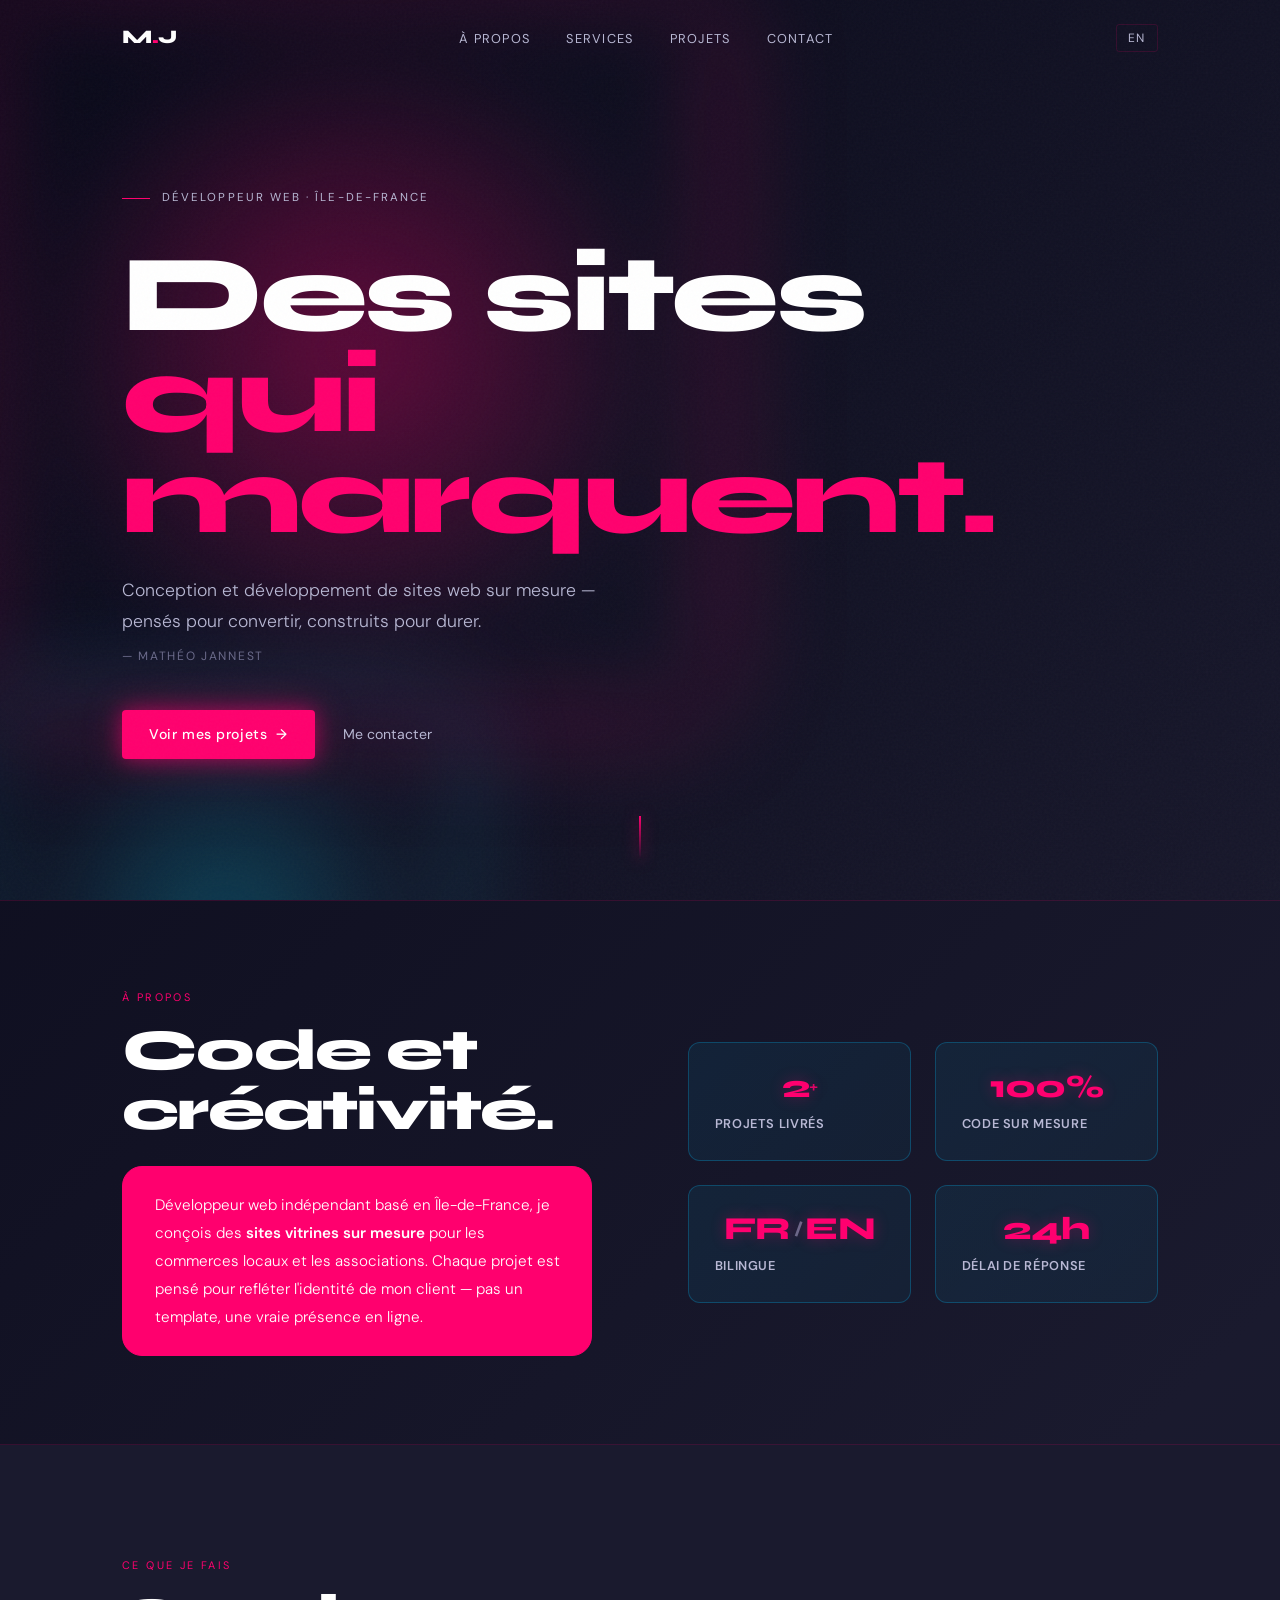
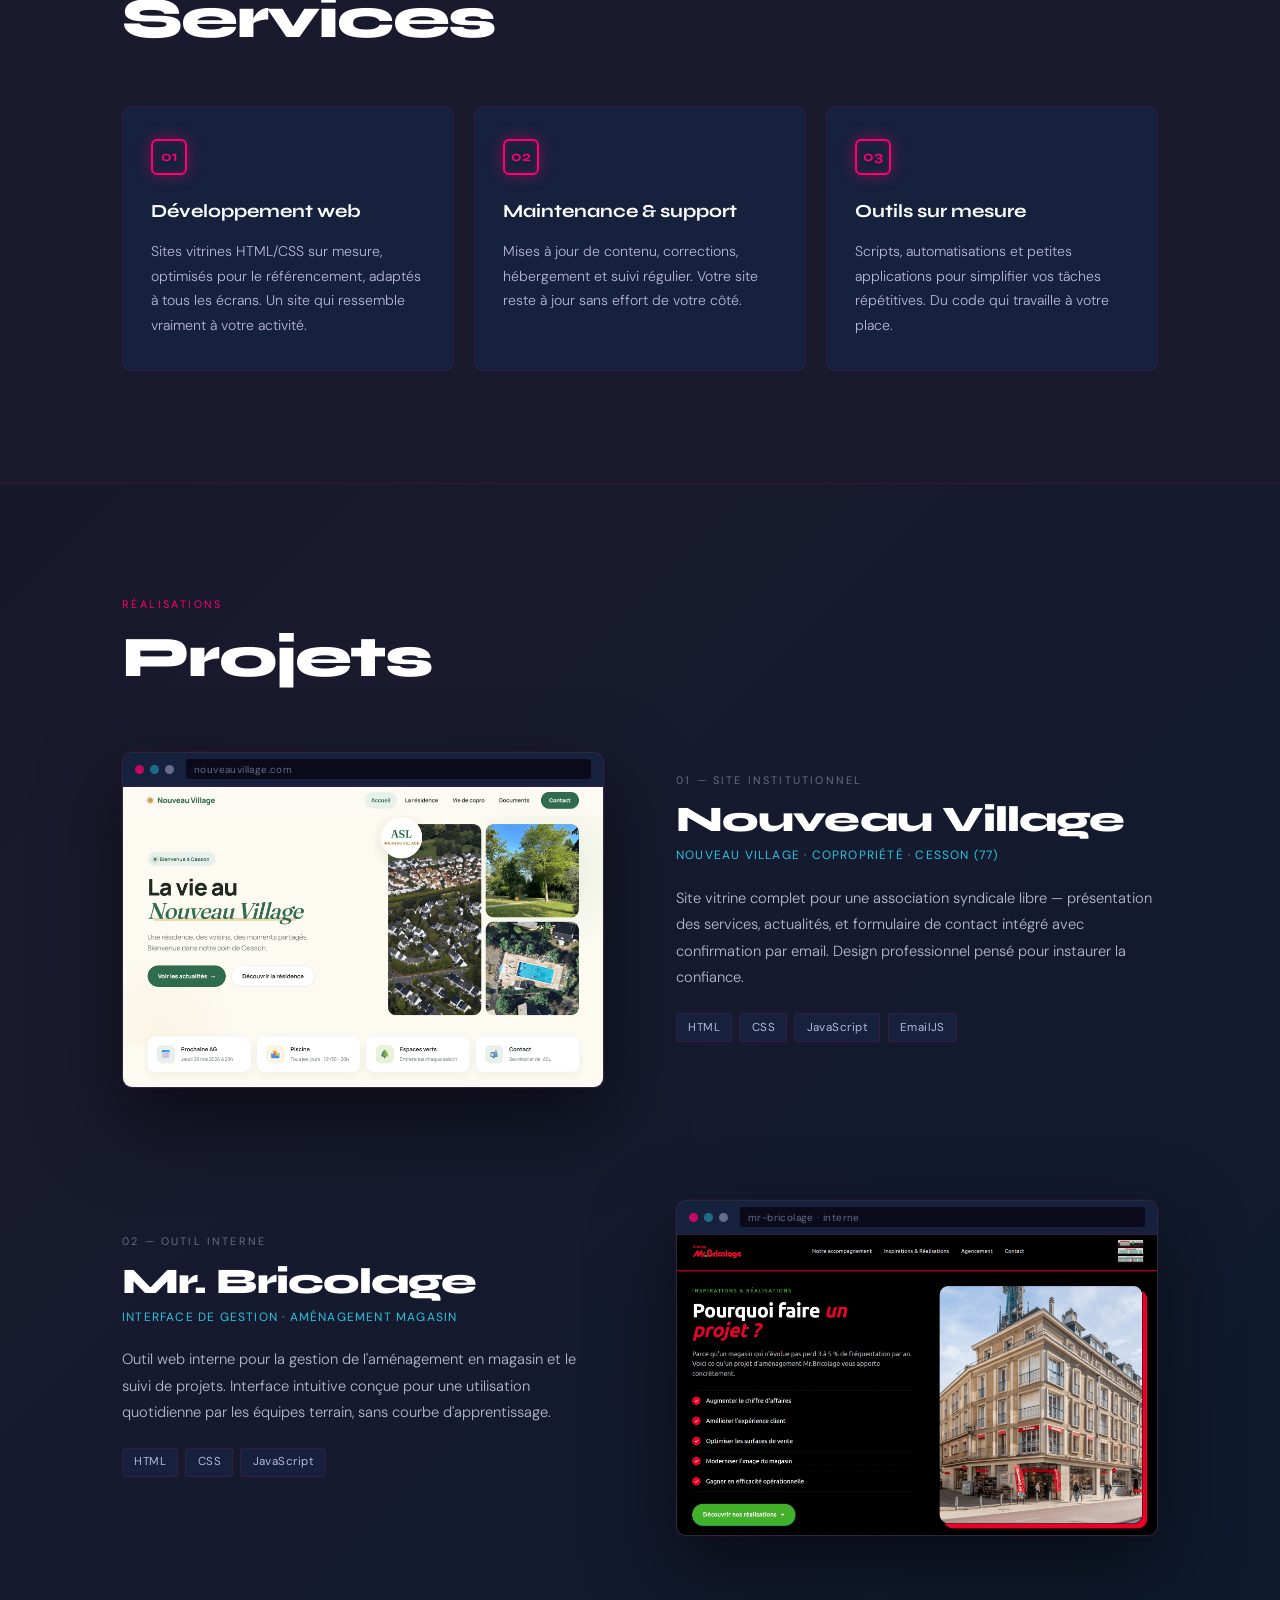
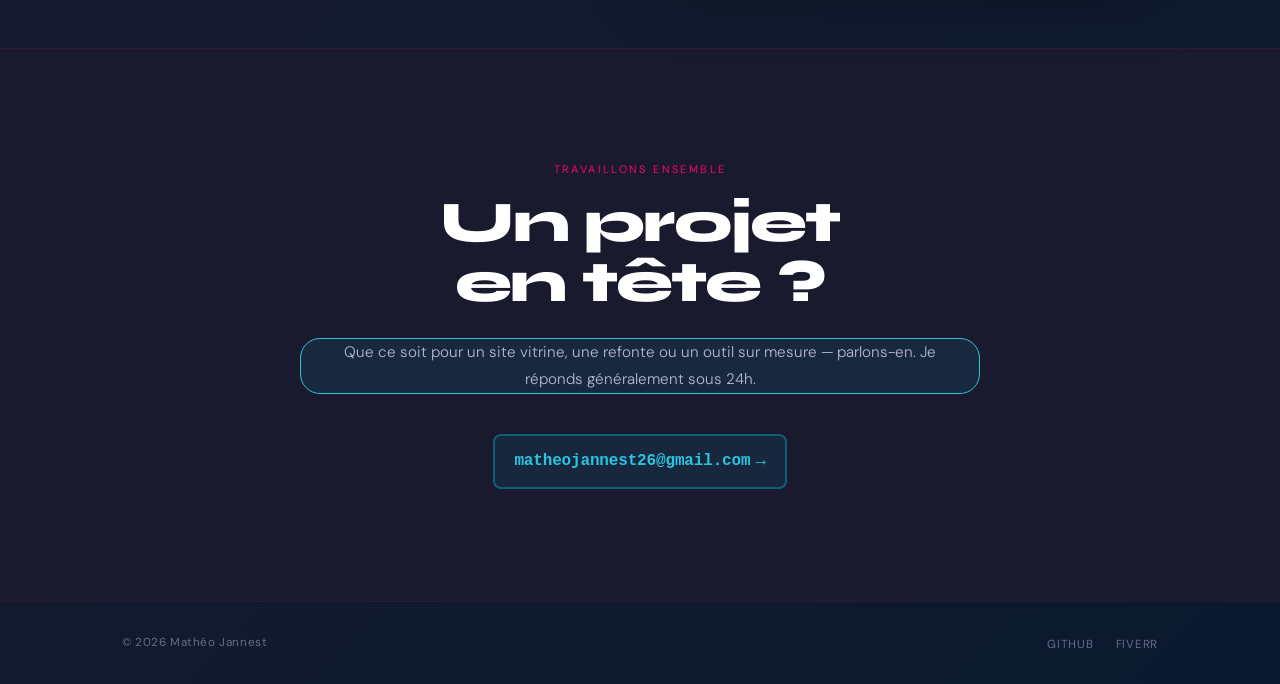
==== index - Copie.html @ b6875652 "AAA" ====
<!DOCTYPE html>
<html lang="fr" data-lang="fr">
<head>
  <meta charset="UTF-8">
  <meta name="viewport" content="width=device-width, initial-scale=1.0">
  <meta name="description" content="Mathéo Jannest — Développeur web indépendant. Sites vitrines, maintenance et outils sur mesure en Île-de-France.">
  <title>Mathéo Jannest — Développeur Web</title>
  <link rel="preconnect" href="https://fonts.googleapis.com">
  <link rel="preconnect" href="https://fonts.gstatic.com" crossorigin>
  <link rel="preload" href="https://fonts.googleapis.com/css2?family=Syne:wght@800&display=swap" as="style">
  <link rel="preload" href="https://fonts.googleapis.com/css2?family=DM+Sans:wght@300&display=swap" as="style">
  <link href="https://fonts.googleapis.com/css2?family=Syne:wght@400;500;700;800&family=DM+Sans:ital,opsz,wght@0,9..40,300;0,9..40,400;0,9..40,500;1,9..40,300&display=swap" rel="stylesheet">
  <link rel="stylesheet" href="style.css?v=final-2025-06-08">
  <link href="https://fonts.googleapis.com/css2?family=VT323&display=swap" rel="stylesheet">
</head>
<body>

<!-- NAV -->
<nav id="nav">
  <div class="container">
    <div class="nav-inner">
      <a href="#" class="nav-logo">M<span>.</span>J</a>
      <ul class="nav-links">
        <li><a href="#about"    data-i18n="nav_about">À propos</a></li>
        <li><a href="#services" data-i18n="nav_services">Services</a></li>
        <li><a href="#projects" data-i18n="nav_projects">Projets</a></li>
        <li><a href="#contact"  data-i18n="nav_contact">Contact</a></li>
      </ul>
      <button class="lang-btn" id="langBtn">EN</button>
    </div>
  </div>
</nav>

<!-- HERO -->
<section id="hero">
  <div class="blob-wrap" aria-hidden="true">
    <div class="blob blob-1"></div>
    <div class="blob blob-2"></div>
    <div class="blob blob-3"></div>
  </div>
  <div class="container" style="position:relative;z-index:1;">
    <div class="hero-eyebrow">
      <span data-i18n="hero_label">Développeur Web · Île-de-France</span>
    </div>
    <h1 class="hero-title">
      <span data-i18n="hero_t1">Des sites</span><br>
      <em data-i18n="hero_t2">qui marquent.</em>
    </h1>
    <p class="hero-body" data-i18n="hero_sub">Conception et développement de sites web sur mesure — pensés pour convertir, construits pour durer.</p>
    <p class="hero-name-line">— Mathéo Jannest</p>
    <div class="hero-actions">
      <a href="#projects" class="btn-fill">
        <span data-i18n="hero_cta">Voir mes projets</span>
        <span class="arr">→</span>
      </a>
      <a href="#contact" class="btn-ghost" data-i18n="hero_cta2">Me contacter</a>
    </div>
  </div>
  <div class="scroll-indicator" aria-hidden="true">
    <div class="scroll-line"></div>
  </div>
</section>

<hr class="div">

<!-- ABOUT -->
<section id="about">
  <div class="container">
    <div class="about-grid">
      <div>
        <p class="s-label" data-i18n="about_label">À propos</p>
        <h2 class="s-title reveal" data-i18n="about_title">Code et<br>créativité.</h2>
        <p class="about-text reveal d1" data-i18n="about_text">
          Développeur web indépendant basé en Île-de-France, je conçois des <strong>sites vitrines sur mesure</strong> pour les commerces locaux et les associations. Chaque projet est pensé pour refléter l'identité de mon client — pas un template, une vraie présence en ligne.
        </p>
      </div>
      <div class="about-stats">
  <div class="stat ">
    <div class="stat-n">2<sub>+</sub></div>
    <div class="stat-l" data-i18n="stat1">Projets livrés</div>
  </div>
  <div class="stat">
    <div class="stat-n">100%</div>
    <div class="stat-l" data-i18n="stat2">Code sur mesure</div>
  </div>
  <div class="stat">
  <div class="stat-n">FR<span style="color:var(--text-3);font-size:1rem;margin:0 0.2rem;">/</span>EN</div>
    <div class="stat-l" data-i18n="stat3">Bilingue</div>
  </div>
  <div class="stat">
    <div class="stat-n">24h</div>
    <div class="stat-l" data-i18n="stat4">Délai de réponse</div>
  </div>
</div>
    </div>
  </div>
</section>

<hr class="div">

<!-- SERVICES -->
<section id="services">
  <div class="container">
    <p class="s-label" data-i18n="svc_label">Ce que je fais</p>
    <h2 class="s-title reveal" data-i18n="svc_title">Services</h2>
    <div class="svc-grid">
      <div class="svc-card reveal">
        <div class="svc-glyph">01</div>
        <div class="svc-title" data-i18n="s1t">Développement web</div>
        <p class="svc-desc" data-i18n="s1d">Sites vitrines HTML/CSS sur mesure, optimisés pour le référencement, adaptés à tous les écrans. Un site qui ressemble vraiment à votre activité.</p>
      </div>
      <div class="svc-card reveal">
        <div class="svc-glyph">02</div>
        <div class="svc-title" data-i18n="s2t">Maintenance & support</div>
        <p class="svc-desc" data-i18n="s2d">Mises à jour de contenu, corrections, hébergement et suivi régulier. Votre site reste à jour sans effort de votre côté.</p>
      </div>
      <div class="svc-card reveal">
        <div class="svc-glyph">03</div>
        <div class="svc-title" data-i18n="s3t">Outils sur mesure</div>
        <p class="svc-desc" data-i18n="s3d">Scripts, automatisations et petites applications pour simplifier vos tâches répétitives. Du code qui travaille à votre place.</p>
      </div>
    </div>
  </div>
</section>

<hr class="div">

<!-- PROJECTS -->
<section id="projects">
  <div class="container">
    <p class="s-label" data-i18n="proj_label">Réalisations</p>
    <h2 class="s-title reveal" data-i18n="proj_title">Projets</h2>

    <div class="projects-list">

      <!-- Nouveau Village -->
      <div class="project">
        <div class="pv reveal">
          <div class="browser">
            <div class="bbar">
              <div class="dot d1"></div>
              <div class="dot d2"></div>
              <div class="dot d3"></div>
              <div class="burl"><span>nouveauvillage.com</span></div>
            </div>
            <div class="bscreen">
              <img src="images/nv.png?v=2" alt="Nouveau Village - Website Preview" class="project-screenshot">
            </div>
          </div>
        </div>
        <div class="pi">
          <p class="project-num" data-i18n="p1_num">01 — Site institutionnel</p>
          <h3>Nouveau Village</h3>
          <p class="ptype" data-i18n="p1_type">Nouveau Village · Copropriété · Cesson (77)</p>
          <p class="pdesc reveal" data-i18n="p1_desc">Site vitrine complet pour une association syndicale libre — présentation des services, actualités, et formulaire de contact intégré avec confirmation par email. Design professionnel pensé pour instaurer la confiance.</p>
          <div class="tags">
            <span class="tag">HTML</span>
            <span class="tag">CSS</span>
            <span class="tag">JavaScript</span>
            <span class="tag">EmailJS</span>
          </div>
        </div>
      </div>

      <!-- Mr Bricolage -->
      <div class="project reverse">
        <div class="pv reveal">
          <div class="browser">
            <div class="bbar">
              <div class="dot d1"></div>
              <div class="dot d2"></div>
              <div class="dot d3"></div>
              <div class="burl"><span>mr-bricolage · interne</span></div>
            </div>
            <div class="bscreen">
              <img src="images/mb2.png?v=2" alt="Mr Bricolage - Website Preview" class="project-screenshot">
            </div>
          </div>
        </div>
        <div class="pi">
          <p class="project-num" data-i18n="p2_num">02 — Outil interne</p>
          <h3>Mr. Bricolage</h3>
          <p class="ptype" data-i18n="p2_type">Interface de gestion · Aménagement magasin</p>
          <p class="pdesc reveal" data-i18n="p2_desc">Outil web interne pour la gestion de l'aménagement en magasin et le suivi de projets. Interface intuitive conçue pour une utilisation quotidienne par les équipes terrain, sans courbe d'apprentissage.</p>
          <div class="tags">
            <span class="tag">HTML</span>
            <span class="tag">CSS</span>
            <span class="tag">JavaScript</span>
          </div>
        </div>
      </div>

    </div>
  </div>
</section>

<hr class="div">

<!-- CONTACT -->
<section id="contact">
  <div class="container">
    <div class="contact-inner">
      <p class="s-label" data-i18n="ct_label">Travaillons ensemble</p>
      <h2 class="s-title reveal" data-i18n="ct_title">Un projet<br>en tête ?</h2>
      <p class="contact-p reveal d1" data-i18n="ct_p">Que ce soit pour un site vitrine, une refonte ou un outil sur mesure — parlons-en. Je réponds généralement sous 24h.</p>
      <a href="mailto:votre.email@exemple.com" class="contact-mailto reveal d2">
        <span data-i18n="ct_email">matheojannest26@gmail.com</span>
        <span class="arr">→</span>
      </a>
    </div>
  </div>
</section>

<!-- FOOTER -->
<footer>
  <div class="container">
    <div class="footer-inner">
      <p class="footer-copy" data-i18n="ft_copy">© 2026 Mathéo Jannest</p>
      <ul class="footer-links">
        <li><a href="https://github.com/" target="_blank" rel="noopener">GitHub</a></li>
        <li><a href="https://www.fiverr.com/" target="_blank" rel="noopener">Fiverr</a></li>
      </ul>
    </div>
  </div>
</footer>

<script src="script.js"></script>
</body>
</html>
---- style.css ----
*, *::before, *::after { box-sizing: border-box; margin: 0; padding: 0; }
html { scroll-behavior: smooth; }

:root {
  --bg:       #0a0a1a;
  --bg-2:     #1a1a2e;
  --bg-3:     #16213e;
  --accent:   #ff006e;
  --accent-2: #2bc3de;
  --accent-3: #ffbe0b;
  --accent-4: #fb5607;
  --text:     #ffffff;
  --text-2:   #b8b8d4;
  --text-3:   #6a6a8a;
  --border:   rgba(255, 0, 110, 0.15);
  --glow:     rgba(255, 0, 110, 0.4);
  --fd: 'Syne', sans-serif;
  --fb: 'DM Sans', sans-serif;
  --fd: 'Syne', 'Arial Black', sans-serif;
  --fb: 'DM Sans', -apple-system, BlinkMacSystemFont, 'Segoe UI', sans-serif;
}

body {
  background: var(--bg);
  color: var(--text);
  font-family: var(--fb);
  font-size: 16px;
  line-height: 1.6;
  overflow-x: hidden;
  background: linear-gradient(135deg, #0a0a1a 0%, #1a1a2e 50%, #0a1a2e 100%);
}

/* Grain overlay */
body::after {
  content: '';
  position: fixed;
  inset: 0;
  background-image: url("data:image/svg+xml,%3Csvg viewBox='0 0 512 512' xmlns='http://www.w3.org/2000/svg'%3E%3Cfilter id='n'%3E%3CfeTurbulence type='fractalNoise' baseFrequency='0.75' numOctaves='4' stitchTiles='stitch'/%3E%3C/filter%3E%3Crect width='100%25' height='100%25' filter='url(%23n)'/%3E%3C/svg%3E");
  opacity: 0.03;
  pointer-events: none;
  z-index: 9998;
}

h1, h2, h3 { font-family: var(--fd); line-height: 1.1; }
a { color: inherit; text-decoration: none; }
.container { max-width: 1100px; margin: 0 auto; padding: 0 2rem; }

/* ── NAV ── */
nav {
  position: fixed;
  top: 0; left: 0; right: 0;
  z-index: 100;
  padding: 1.4rem 0;
  transition: background 0.4s, border-color 0.4s;
  border-bottom: 1px solid transparent;
}
nav.scrolled {
  background: rgba(11,9,6,0.88);
  border-bottom-color: var(--border);
}

.nav-inner { display: flex; align-items: center; justify-content: space-between; }
.nav-logo {
  font-family: var(--fd);
  font-weight: 800;
  font-size: 1.2rem;
  letter-spacing: -0.02em;
}
.nav-logo span { color: var(--accent); }
.nav-links { display: flex; align-items: center; gap: 2.25rem; list-style: none; }
.nav-links a {
  font-size: 0.8rem;
  letter-spacing: 0.1em;
  text-transform: uppercase;
  color: var(--text-2);
  transition: color 0.2s;
}
.nav-links a:hover { color: var(--text); }
.lang-btn {
  background: none;
  border: 1px solid var(--border);
  color: var(--text-2);
  font-family: var(--fb);
  font-size: 0.75rem;
  letter-spacing: 0.12em;
  text-transform: uppercase;
  padding: 0.3rem 0.7rem;
  border-radius: 3px;
  cursor: pointer;
  transition: color 0.2s, border-color 0.2s;
}
.lang-btn:hover { color: var(--text); border-color: var(--accent); }

/* ── HERO ── */
#hero {
  position: relative;
  min-height: 100vh;
  display: flex;
  align-items: center;
  overflow: hidden;
  padding: 9rem 0 6rem;
}

.blob-wrap { position: absolute; inset: 0; pointer-events: none; overflow: hidden; }
.blob {
  animation: none;
  filter: blur(40px);
  will-change: auto;
  transform: translateZ(0);
}
.blob-1 {
  width: 700px; height: 700px;
  background: radial-gradient(circle, rgba(255, 0, 110, 0.35) 0%, transparent 65%);
  top: -180px; right: -180px;
  animation: b1 20s ease-in-out infinite;
  filter: blur(40px);
  box-shadow: 0 0 80px rgba(255, 0, 110, 0.5);
}
.blob-2 {
  width: 450px; height: 450px;
  background: radial-gradient(circle, rgba(0, 217, 255, 0.25) 0%, transparent 65%);
  bottom: 0; left: -100px;
  animation: b2 25s ease-in-out infinite;
  filter: blur(40px);
  box-shadow: 0 0 60px rgba(0, 217, 255, 0.4);
}
.blob-3 {
  width: 280px; height: 280px;
  background: radial-gradient(circle, rgba(255, 190, 11, 0.20) 0%, transparent 65%);
  top: 45%; left: 38%;
  animation: b3 18s ease-in-out infinite;
  filter: blur(40px);
  box-shadow: 0 0 50px rgba(255, 190, 11, 0.3);
}
@keyframes b1 {
  0%,100% { transform: translate(0,0) scale(1); border-radius: 60% 40% 30% 70% / 60% 30% 70% 40%; }
  33%      { transform: translate(-50px,70px) scale(1.05); border-radius: 30% 60% 70% 40% / 50% 60% 30% 60%; }
  66%      { transform: translate(30px,-40px) scale(0.97); border-radius: 50% 30% 50% 70% / 30% 70% 50% 40%; }
}
@keyframes b2 {
  0%,100% { transform: translate(0,0) scale(1); }
  40%      { transform: translate(40px,-50px) scale(0.95); }
  70%      { transform: translate(-20px,30px) scale(1.04); }
}
@keyframes b3 {
  0%,100% { transform: translate(0,0); }
  50%      { transform: translate(50px,-35px); }
}

.blob {
  animation: none;
  filter: blur(40px);
  will-change: auto;  /* Important ! */
  transform: translateZ(0);
}

.hero-eyebrow {
  display: flex;
  align-items: center;
  gap: 0.75rem;
  margin-bottom: 2.25rem;
}
.hero-eyebrow span {
  font-size: 0.72rem;
  letter-spacing: 0.18em;
  text-transform: uppercase;
  color: var(--text-2);
}
.hero-eyebrow::before {
  content: '';
  display: block;
  width: 28px; height: 1px;
  background: var(--accent);
  flex-shrink: 0;
}

h1.hero-title {
  font-weight: 800;
  font-size: clamp(3.2rem, 8.5vw, 7.5rem);
  line-height: 0.93;
  letter-spacing: -0.035em;
  margin-bottom: 1.75rem;
}
h1.hero-title em {
  font-style: normal;
  color: var(--accent);
  display: block;
}

.hero-body {
  font-size: clamp(0.95rem, 1.8vw, 1.1rem);
  color: var(--text-2);
  max-width: 480px;
  font-weight: 300;
  line-height: 1.75;
  margin-bottom: 0.6rem;
}
.hero-name-line {
  font-size: 0.75rem;
  letter-spacing: 0.14em;
  color: var(--text-3);
  text-transform: uppercase;
  margin-bottom: 2.75rem;
}
.hero-actions { display: flex; align-items: center; gap: 1.75rem; flex-wrap: wrap; }

.btn-fill {
  display: inline-flex;
  align-items: center;
  gap: 0.55rem;
  background: var(--accent);
  color: #fff;
  font-family: var(--fb);
  font-size: 0.88rem;
  font-weight: 500;
  letter-spacing: 0.04em;
  padding: 0.82rem 1.7rem;
  border-radius: 4px;
  border: none;
  cursor: pointer;
  transition: background 0.2s, transform 0.15s, box-shadow 0.2s;
  box-shadow: 0 0 20px rgba(255, 0, 110, 0.5), 0 0 40px rgba(255, 0, 110, 0.3);
}
.btn-fill:hover { 
  background: #ff3385; 
  transform: translateY(-2px);
  box-shadow: 0 0 30px rgba(255, 0, 110, 0.8), 0 0 60px rgba(255, 0, 110, 0.5);
}
.btn-fill .arr { transition: transform 0.2s; }
.btn-fill:hover .arr { transform: translateX(4px); }

.btn-ghost {
  display: inline-flex;
  align-items: center;
  gap: 0.4rem;
  color: var(--text-2);
  font-size: 0.88rem;
  transition: color 0.2s;
}
.btn-ghost:hover { color: var(--text); }

.scroll-indicator {
  position: absolute;
  bottom: 2.5rem;
  left: 50%;
  transform: translateX(-50%);
  display: flex;
  flex-direction: column;
  align-items: center;
  gap: 0.5rem;
}
.scroll-line {
  width: 2px; height: 44px;
  background: linear-gradient(to bottom, var(--accent) 0%, transparent 100%);
  animation: pulse 2.2s ease-in-out infinite;
  box-shadow: 0 0 15px rgba(255, 0, 110, 0.6);
}
@keyframes pulse { 0%,100%{opacity:1} 50%{opacity:0.3} }

/* ── DIVIDER ── */
hr.div { border: none; border-top: 1px solid var(--border); margin: 0; }

/* ── SECTION BASE ── */
section { padding: 7rem 0; }
.s-label {
  font-size: 0.68rem;
  letter-spacing: 0.22em;
  text-transform: uppercase;
  color: var(--accent);
  margin-bottom: 0.9rem;
}
.s-title {
  font-weight: 800;
  font-size: clamp(2rem, 4.5vw, 3.75rem);
  letter-spacing: -0.03em;
  color: var(--text);
  margin-bottom: 1.5rem;
  line-height: 1.05;
}

/* ── ABOUT ── */
#about { padding: 5.5rem 0; }
.about-grid {
  display: grid;
  grid-template-columns: 1fr 1fr;
  gap: 6rem;
  align-items: center;
}
.about-text {
  font-size: 1.05rem;
  color: white;
  line-height: 1.85;
  font-weight: 300;
  background: rgba(255, 0, 110, 0.92);
  border: 1.5px solid var(--accent);
  border-radius: 20px;
  padding: 1.75rem;
  position: relative;
  transition: all 0.3s cubic-bezier(0.4, 0, 0.2, 1);
  box-shadow: none;
}

.about-text.visible:hover {
  transform: translate(-3px, -3px);
  box-shadow: 9px 9px 0 rgba(255, 0, 110, 0.35);
}

.about-text strong { 
  color: white; 
  font-weight: 600; 
}


.about-stats {
  display: grid;
  grid-template-columns: 1fr 1fr;
  gap: 1.25rem;
}
.stat {
  background: linear-gradient(135deg, rgba(0, 200, 255, 0.08), rgba(0, 217, 255, 0.05));
  border: 1.5px solid rgba(0, 191, 255, 0.25);
  border-radius: 12px;
  padding: 2rem;
  transition: all 0.3s cubic-bezier(0.22, 1, 0.36, 1);
  position: relative;
  overflow: hidden;
  display: flex;
  flex-direction: column;
}

.stat::before {
  content: '';
  position: absolute;
  inset: 0;
  background: linear-gradient(135deg, rgba(255, 0, 110, 0.1), transparent);
  opacity: 0;
  transition: opacity 0.3s ease;
  pointer-events: none;
  border-radius: 12px;
}

.stat:hover {
  border-color: rgba(255, 0, 110, 0.5);
  background: linear-gradient(135deg, rgba(255, 0, 110, 0.15), rgba(0, 217, 255, 0.1));
  box-shadow: 0 0 25px rgba(255, 0, 110, 0.2), 0 0 40px rgba(0, 217, 255, 0.1);
  transform: translateY(-6px);
}

.stat:hover::before {
  opacity: 1;
}

/* Force le même style pour TOUTES les cartes */
.stat.reveal {
  opacity: 1;
  transform: none;
}

.stat.reveal.d1,
.stat.reveal.d2,
.stat.reveal.d3 {
  opacity: 1;
  transform: none;
}

.stat-n {
  font-family: var(--fd);
  font-weight: 770;
  font-size: 2.5rem;
  color:#ff006f ;
  line-height: 1.1;
  margin-bottom: 0.8rem;
  letter-spacing: -0.02em;
  text-shadow: 0 0 15px rgba(255, 0, 110, 0.3);
  display: flex;
  align-items: center;
  justify-content: center;
}

.stat-n sub { 
  font-size: 1.1rem; 
  vertical-align: baseline;
  opacity: 0.85;
  font-weight: 600;
}

.stat-l { 
  font-size: 0.85rem; 
  color: var(--text-2); 
  letter-spacing: 0.05em;
  text-transform: uppercase;
  font-weight: 600;
}

/* ── SERVICES ── */
#services { background: var(--bg-2); }
.svc-grid {
  display: grid;
  grid-template-columns: repeat(3, 1fr);
  gap: 1.25rem;
  margin-top: 3.5rem;
}
.svc-card {
  background: var(--bg-3);
  border: 1px solid var(--border);
  border-radius: 10px;
  padding: 2rem 1.75rem;
  position: relative;
  overflow: hidden;
  transition: border-color 0.3s, transform 0.3s, box-shadow 0.3s;
}
.svc-card::after {
  content: '';
  position: absolute;
  top: 0; left: 0; right: 0;
  height: 2px;
  background: linear-gradient(90deg, var(--accent), var(--accent-2));
  transform: scaleX(0);
  transform-origin: left;
  transition: transform 0.35s ease;
}
.svc-card:hover::after { transform: scaleX(1); }
.svc-card:hover { 
  border-color: rgba(255, 0, 110, 0.5);
  transform: translateY(-8px);
  box-shadow: 0 10px 40px rgba(255, 0, 110, 0.25), 0 0 30px rgba(0, 217, 255, 0.1);
}
.svc-glyph {
  width: 36px; height: 36px;
  border: 2px solid var(--accent);
  border-radius: 6px;
  display: flex; align-items: center; justify-content: center;
  margin-bottom: 1.4rem;
  color: var(--accent);
  font-size: 0.9rem;
  font-family: var(--fd);
  font-weight: 700;
  box-shadow: 0 0 15px rgba(255, 0, 110, 0.4), inset 0 0 10px rgba(255, 0, 110, 0.2);
  transition: box-shadow 0.3s;
}
.svc-card:hover .svc-glyph {
  box-shadow: 0 0 25px rgba(255, 0, 110, 0.8), inset 0 0 15px rgba(255, 0, 110, 0.3);
}
.svc-title {
  font-family: var(--fd);
  font-weight: 700;
  font-size: 1.15rem;
  color: var(--text);
  margin-bottom: 0.8rem;
}
.svc-desc { font-size: 0.88rem; color: var(--text-2); line-height: 1.75; font-weight: 300; }

/* ── PROJECTS ── */
.projects-list {
  display: flex;
  flex-direction: column;
  gap: 7rem;
  margin-top: 4rem;
}
.project {
  display: grid;
  grid-template-columns: 1fr 1fr;
  gap: 4.5rem;
  align-items: center;
}
.project.reverse .pv { order: 2; }
.project.reverse .pi { order: 1; }

/* Browser mockup */
.browser {
  background: var(--bg-2);
  border-radius: 10px;
  border: 1px solid rgba(255,255,255,0.07);
  overflow: hidden;
  box-shadow: 0 32px 80px rgba(0,0,0,0.55), 0 0 0 0.5px var(--border);
  cursor: pointer;
  transition: transform 0.3s cubic-bezier(0.4,0,0.2,1), box-shadow 0.3s ease;
}

.browser:hover {
  transform: translateY(-4px);
  box-shadow: 0 40px 90px rgba(0,0,0,0.65), 0 0 0 1px var(--accent);
}

/* ── LIGHTBOX ── */
.lightbox-overlay {
  position: fixed;
  inset: 0;
  background: rgba(0,0,0,0);
  z-index: 9000;
  display: flex;
  align-items: center;
  justify-content: center;
  pointer-events: none;
  transition: background 0.4s ease;
}

.lightbox-overlay.active {
  background: rgba(0,0,0,0.88);
  pointer-events: all;
}

.lightbox-inner {
  width: 80vw;
  max-width: 1000px;
  border-radius: 10px;
  overflow: hidden;
  border: 1px solid rgba(255,255,255,0.1);
  box-shadow: 0 60px 120px rgba(0,0,0,0.8), 0 0 0 1px var(--border);
  transform: scale(0.6) translateY(40px);
  opacity: 0;
  transition: transform 0.45s cubic-bezier(0.22,1,0.36,1), opacity 0.35s ease;
}

.lightbox-overlay.active .lightbox-inner {
  transform: scale(1) translateY(0);
  opacity: 1;
}

.lightbox-bar {
  height: 34px;
  background: var(--bg-3);
  display: flex;
  align-items: center;
  padding: 0 12px;
  gap: 6px;
  border-bottom: 1px solid var(--border);
}

.lightbox-url {
  flex: 1;
  height: 20px;
  background: var(--bg);
  border-radius: 3px;
  margin-left: 6px;
  display: flex;
  align-items: center;
  padding: 0 8px;
}

.lightbox-url span { font-size: 0.62rem; color: var(--text-3); letter-spacing: 0.04em; }

.lightbox-close {
  position: absolute;
  top: 1rem;
  right: 1rem;
  width: 36px;
  height: 36px;
  border-radius: 50%;
  background: rgba(255,255,255,0.08);
  border: 1px solid rgba(255,255,255,0.12);
  color: var(--text);
  font-size: 1rem;
  cursor: pointer;
  display: flex;
  align-items: center;
  justify-content: center;
  transition: background 0.2s, transform 0.2s;
  z-index: 9001;
}

.lightbox-close:hover {
  background: var(--accent);
  transform: rotate(90deg);
}

.lightbox-img {
  width: 100%;
  display: block;
  aspect-ratio: 16/10;
  object-fit: cover;
}

.lightbox-close {
  opacity: 0;
  pointer-events: none;
}

.lightbox-overlay.active .lightbox-close {
  opacity: 1;
  pointer-events: auto;
}

.bbar {
  height: 34px;
  background: var(--bg-3);
  display: flex;
  align-items: center;
  padding: 0 12px;
  gap: 6px;
  border-bottom: 1px solid var(--border);
}
.dot { width: 9px; height: 9px; border-radius: 50%; }
.d1 { background: var(--accent); opacity: 0.75; }
.d2 { background: var(--accent-2); opacity: 0.45; }
.d3 { background: var(--text-3); }
.burl {
  flex: 1;
  height: 20px;
  background: var(--bg);
  border-radius: 3px;
  margin-left: 6px;
  display: flex;
  align-items: center;
  padding: 0 8px;
}
.burl span { font-size: 0.62rem; color: var(--text-3); letter-spacing: 0.04em; }
.bscreen {
  aspect-ratio: 16/10;
  position: relative;
  overflow: hidden;
}

.project-screenshot {
  width: 100%;
  height: 100%;
  object-fit: cover;
  display: block;
}
.ph {
  width: 100%; height: 100%;
  display: flex; flex-direction: column;
}
.ph-top {
  height: 44px;
  display: flex; align-items: center;
  padding: 0 16px;
  justify-content: space-between;
  border-bottom: 1px solid var(--border);
}
.ph-top.nv-top { background: #080c18; }
.ph-top.mb-top { background: #0d1408; }
.ph-logo { height: 7px; border-radius: 2px; opacity: 0.65; }
.ph-nav { display: flex; gap: 10px; }
.ph-ni { width: 38px; height: 5px; background: var(--text-3); border-radius: 1px; }
.ph-body {
  flex: 1;
  display: flex; align-items: center; justify-content: center;
  flex-direction: column; gap: 10px;
  padding: 1.5rem;
  position: relative; overflow: hidden;
}
.ph-glow {
  position: absolute;
  border-radius: 50%;
  filter: blur(60px);
  pointer-events: none;
}
.ph-line { border-radius: 2px; }
.ph-l1 { width: 62%; height: 12px; background: var(--text-2); opacity: 0.4; }
.ph-l2 { width: 44%; height: 7px; background: var(--text-3); opacity: 0.6; }
.ph-l3 { width: 34%; height: 7px; background: var(--text-3); opacity: 0.4; }
.ph-btn { width: 78px; height: 24px; border-radius: 3px; margin-top: 4px; opacity: 0.75; }

.pi .project-num {
  font-size: 0.68rem;
  letter-spacing: 0.2em;
  color: var(--text-3);
  text-transform: uppercase;
  margin-bottom: 0.7rem;
}
.pi h3 {
  font-family: var(--fd);
  font-weight: 800;
  font-size: clamp(1.75rem, 3vw, 2.25rem);
  letter-spacing: -0.025em;
  color: var(--text);
  margin-bottom: 0.4rem;
}
.pi .ptype {
  font-size: 0.75rem;
  color: var(--accent-2);
  letter-spacing: 0.1em;
  text-transform: uppercase;
  margin-bottom: 1.2rem;
}
.pi .pdesc {
  font-size: 0.92rem;
  color: var(--text-2);
  line-height: 1.8;
  font-weight: 300;
  margin-bottom: 1.4rem;
}
.tags { display: flex; flex-wrap: wrap; gap: 0.45rem; margin-bottom: 1.6rem; }
.tag {
  font-size: 0.72rem;
  color: var(--text-2);
  background: var(--bg-3);
  border: 1px solid var(--border);
  padding: 0.28rem 0.7rem;
  border-radius: 3px;
  letter-spacing: 0.04em;
}

/* ── CONTACT ── */
#contact { background: var(--bg-2); text-align: center; }
.contact-inner { max-width: 680px; margin: 0 auto; }
.contact-p {
  font-size: 1.05rem;
  color: var(--text-2);
  font-weight: 300;
  line-height: 1.8;
  background: rgba(0, 217, 255, 0.08);
  border: 1.5px solid var(--accent-2);
  border-radius: 20px;
  padding: 1.5rem 2rem;
  margin-bottom: 3rem;
  position: relative;
  transition: all 0.3s cubic-bezier(0.4, 0, 0.2, 1);
  display: inline-block;
  box-shadow: none;
}

.contact-p.visible:hover {
  transform: translate(-3px, -3px);
  box-shadow: 7px 7px 0 rgba(0, 217, 255, 0.447);;
}



.contact-mailto {
  display: inline-flex;
  align-items: center;
  gap: 0.5rem;
  font-family: 'Space Mono', monospace;
  font-size: clamp(1,9rem, 1.5vw, 1.3rem);
  font-weight: 900;
  letter-spacing: -0.01em;
  color: var(--accent-2);
  transition: all 0.3s ease;
  padding: 0.8rem 1.5rem;
  border-radius: 8px;
  background: rgba(0, 217, 255, 0.08);
  border: 2px solid rgba(0, 217, 255, 0.3);
  text-decoration: none;
  position: relative;
  overflow: hidden;
}

.contact-mailto::before {
  content: '';
  position: absolute;
  inset: 0;
  background: linear-gradient(90deg, transparent, rgba(0, 217, 255, 0.2), transparent);
  transform: translateX(-100%);
  transition: transform 0.5s ease;
}

.contact-mailto:hover {
  color: var(--text);
  background: rgba(0, 217, 255, 0.15);
  border-color: rgba(0, 217, 255, 0.6);
  box-shadow: 0 0 20px rgba(0, 217, 255, 0.3);
}

.contact-mailto:hover::before {
  transform: translateX(100%);
}

.contact-mailto .arr {
  transition: transform 0.3s ease;
  font-size: 1.1em;
}

.contact-mailto:hover .arr {
  transform: translateX(4px);
}

/* ── FOOTER ── */
footer {
  padding: 1.75rem 0;
  border-top: 1px solid var(--border);
}
.footer-inner { display: flex; justify-content: space-between; align-items: center; }
.footer-copy { font-size: 0.73rem; color: var(--text-3); letter-spacing: 0.05em; }
.footer-links { display: flex; gap: 1.4rem; list-style: none; }
.footer-links a {
  font-size: 0.73rem;
  color: var(--text-3);
  letter-spacing: 0.06em;
  text-transform: uppercase;
  transition: color 0.2s;
}
.footer-links a:hover { color: var(--accent); }

/* ── REVEAL ── */
.reveal {
  opacity: 0;
  transform: translateY(30px);
  transition: opacity 0.75s cubic-bezier(0.22,1,0.36,1), transform 0.75s cubic-bezier(0.22,1,0.36,1);
}
.reveal.d1 { transition-delay: 0.12s; }
.reveal.d2 { transition-delay: 0.24s; }
.reveal.d3 { transition-delay: 0.36s; }
.reveal.visible { opacity: 1; transform: none; }

/* ── RESPONSIVE ── */
@media (max-width: 800px) {
  .about-grid { grid-template-columns: 1fr; gap: 3rem; }
  .svc-grid { grid-template-columns: 1fr; }
  .project { grid-template-columns: 1fr; gap: 2.5rem; }
  .project.reverse .pv, .project.reverse .pi { order: unset; }
  .nav-links { display: none; }
  .footer-inner { flex-direction: column; gap: 1rem; text-align: center; }
  
  #hero {
    padding: 6rem 0 4rem;
    text-align: center;
  }

  .blob {
    animation: none;
    opacity: 0.3;
  }
  
  .hero-actions {
    justify-content: center;
    flex-direction: column;
    align-items: center;
  }
  
  h1.hero-title {
    font-size: clamp(2rem, 6vw, 3.5rem);
  }
  
  .hero-body {
    margin: 0 auto;
  }
  
  .btn-fill, .btn-ghost {
    width: fit-content;
  }

.stat-n {
    font-size: 1.75rem;
  }
  
  .stat-n span {
    font-size: 0.8rem !important;
    margin: 0 0.1rem !important;
  }
}
  
  /* Responsive About Section */
  .about-text {
    padding: 1.5rem 1.5rem 1.5rem 2rem;
    font-size: 0.95rem;
  }
  
  .about-stats {
    grid-template-columns: 1fr 1fr;
    gap: 1.5rem;
  }
  
  .stat {
    padding: 1.6rem;
  }
  
  .stat-n {
    font-size: 2rem;
    margin-bottom: 0.6rem;
  }
  
  .stat-l {
    font-size: 0.8rem;
  }
  
  /* Responsive Contact Section */
  .contact-mailto {
    font-size: 1rem;
    padding: 0.7rem 1.2rem;
    flex-wrap: wrap;
    gap: 0.3rem;
  }
  
  .contact-p {
    font-size: 0.95rem;
    margin-bottom: 2.5rem;
    padding: 0 1.5rem;
  }

  /* Responsive Lightbox */
  .lightbox-inner {
    width: 95vw;
  }

@media (max-width: 600px) {
  .about-stats {
    grid-template-columns: 1fr;
    gap: 1rem;
  }
  
  .stat {
    padding: 1.4rem;
  }
  
  .stat-n {
    font-size: 1.75rem;
  }
  
  .stat-l {
    font-size: 0.75rem;
  }
  
  .contact-mailto {
    font-size: 0.9rem;
    padding: 0.6rem 1rem;
  }
  
  .contact-p {
    font-size: 0.85rem;
  }

   .stat-n {
    font-size: 1.5rem;
  }
  
  .stat-n span {
    font-size: 0.7rem !important;
    margin: 0 !important;
  }

  .blob {
    animation: none;
    opacity: 0.3;
  }
}
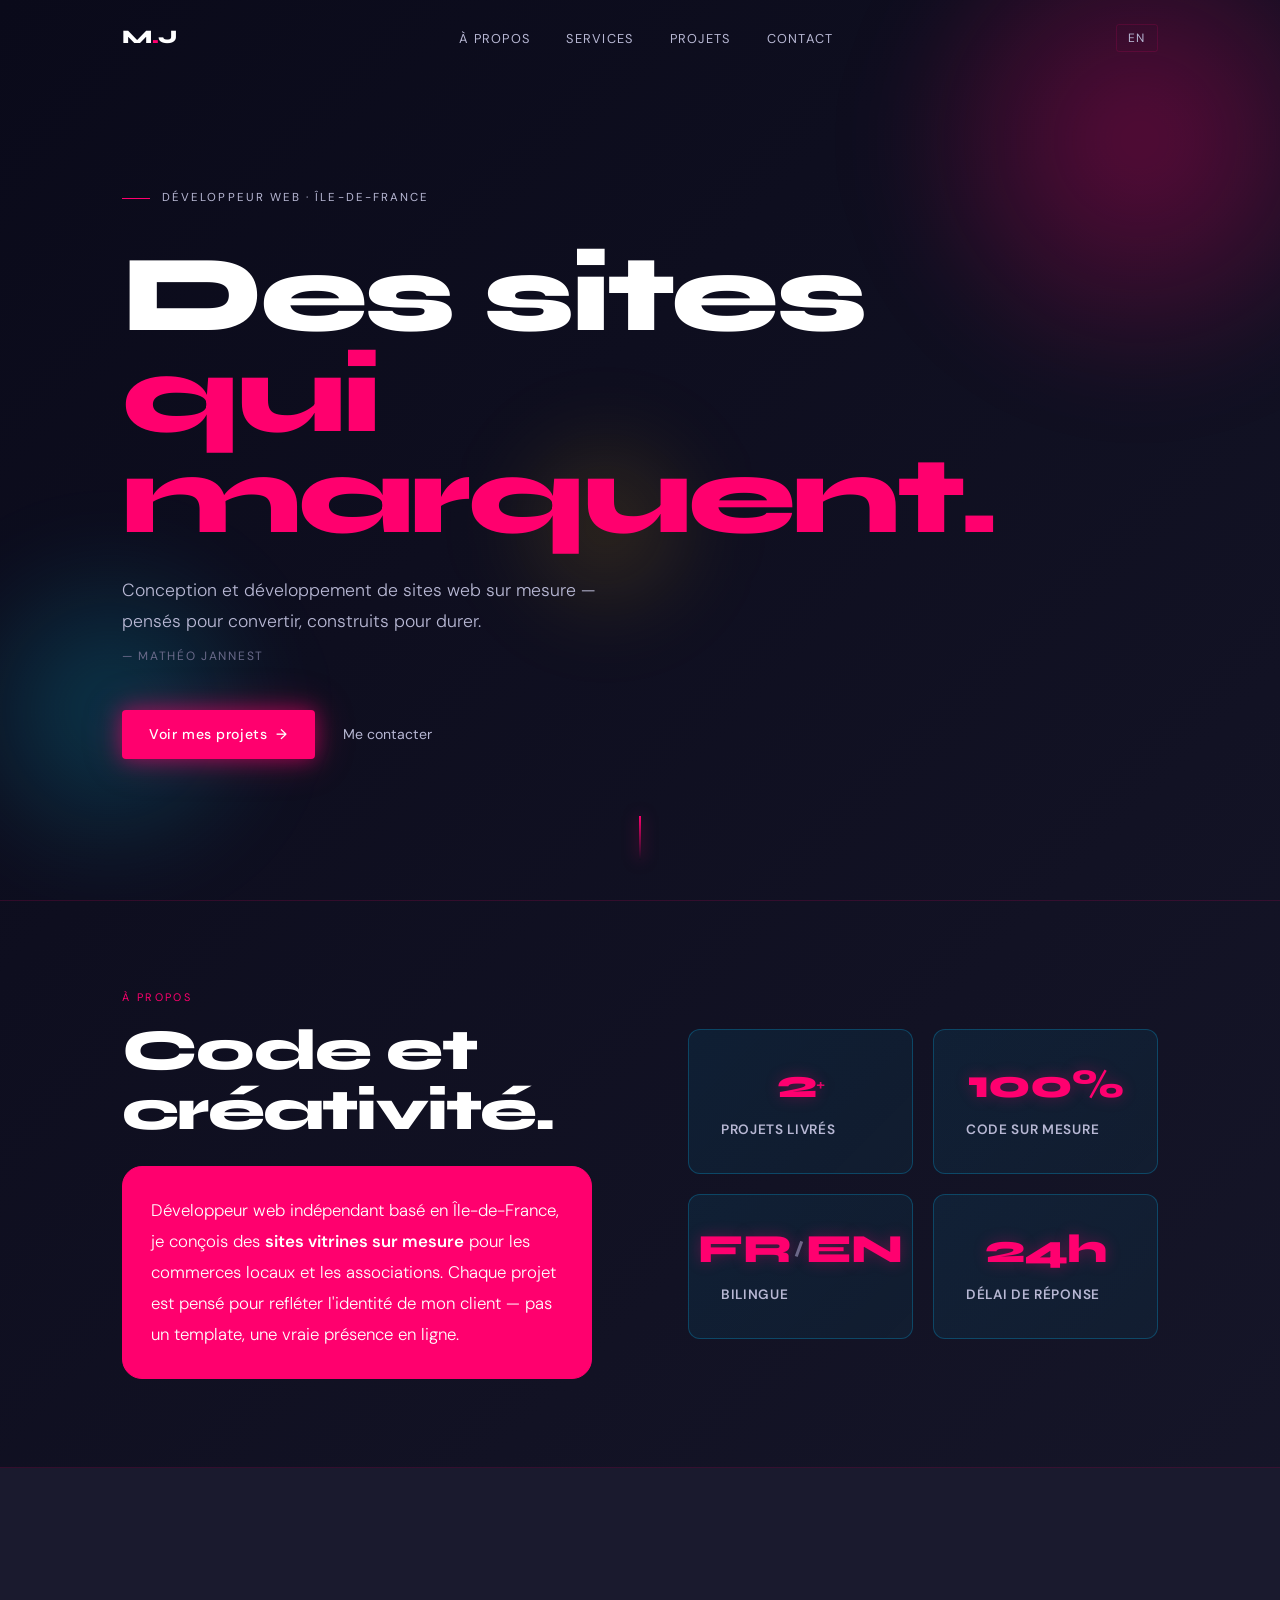
==== commit e440c5be: "vit" ====
--- a/index - Copie.html
+++ b/index - Copie.html
@@ -5,13 +5,13 @@
   <meta name="viewport" content="width=device-width, initial-scale=1.0">
   <meta name="description" content="Mathéo Jannest — Développeur web indépendant. Sites vitrines, maintenance et outils sur mesure en Île-de-France.">
   <title>Mathéo Jannest — Développeur Web</title>
+
+  <!-- Une seule requête Google Fonts : uniquement les graisses réellement utilisées -->
   <link rel="preconnect" href="https://fonts.googleapis.com">
   <link rel="preconnect" href="https://fonts.gstatic.com" crossorigin>
-  <link rel="preload" href="https://fonts.googleapis.com/css2?family=Syne:wght@800&display=swap" as="style">
-  <link rel="preload" href="https://fonts.googleapis.com/css2?family=DM+Sans:wght@300&display=swap" as="style">
-  <link href="https://fonts.googleapis.com/css2?family=Syne:wght@400;500;700;800&family=DM+Sans:ital,opsz,wght@0,9..40,300;0,9..40,400;0,9..40,500;1,9..40,300&display=swap" rel="stylesheet">
-  <link rel="stylesheet" href="style.css?v=final-2025-06-08">
-  <link href="https://fonts.googleapis.com/css2?family=VT323&display=swap" rel="stylesheet">
+  <link href="https://fonts.googleapis.com/css2?family=DM+Sans:wght@300;400;500;600&family=Syne:wght@700;800&family=VT323&display=swap" rel="stylesheet">
+
+  <link rel="stylesheet" href="style.css?v=opt-2026-06-16">
 </head>
 <body>
 
@@ -75,23 +75,23 @@
         </p>
       </div>
       <div class="about-stats">
-  <div class="stat ">
-    <div class="stat-n">2<sub>+</sub></div>
-    <div class="stat-l" data-i18n="stat1">Projets livrés</div>
-  </div>
-  <div class="stat">
-    <div class="stat-n">100%</div>
-    <div class="stat-l" data-i18n="stat2">Code sur mesure</div>
-  </div>
-  <div class="stat">
-  <div class="stat-n">FR<span style="color:var(--text-3);font-size:1rem;margin:0 0.2rem;">/</span>EN</div>
-    <div class="stat-l" data-i18n="stat3">Bilingue</div>
-  </div>
-  <div class="stat">
-    <div class="stat-n">24h</div>
-    <div class="stat-l" data-i18n="stat4">Délai de réponse</div>
-  </div>
-</div>
+        <div class="stat">
+          <div class="stat-n">2<sub>+</sub></div>
+          <div class="stat-l" data-i18n="stat1">Projets livrés</div>
+        </div>
+        <div class="stat">
+          <div class="stat-n">100%</div>
+          <div class="stat-l" data-i18n="stat2">Code sur mesure</div>
+        </div>
+        <div class="stat">
+          <div class="stat-n">FR<span style="color:var(--text-3);font-size:1rem;margin:0 0.2rem;">/</span>EN</div>
+          <div class="stat-l" data-i18n="stat3">Bilingue</div>
+        </div>
+        <div class="stat">
+          <div class="stat-n">24h</div>
+          <div class="stat-l" data-i18n="stat4">Délai de réponse</div>
+        </div>
+      </div>
     </div>
   </div>
 </section>
@@ -144,7 +144,7 @@
               <div class="burl"><span>nouveauvillage.com</span></div>
             </div>
             <div class="bscreen">
-              <img src="images/nv.png?v=2" alt="Nouveau Village - Website Preview" class="project-screenshot">
+              <img src="images/nv.png?v=2" alt="Nouveau Village - Aperçu du site" class="project-screenshot" loading="lazy" decoding="async">
             </div>
           </div>
         </div>
@@ -173,7 +173,7 @@
               <div class="burl"><span>mr-bricolage · interne</span></div>
             </div>
             <div class="bscreen">
-              <img src="images/mb2.png?v=2" alt="Mr Bricolage - Website Preview" class="project-screenshot">
+              <img src="images/mb2.png?v=2" alt="Mr Bricolage - Aperçu de l'outil" class="project-screenshot" loading="lazy" decoding="async">
             </div>
           </div>
         </div>
@@ -203,7 +203,7 @@
       <p class="s-label" data-i18n="ct_label">Travaillons ensemble</p>
       <h2 class="s-title reveal" data-i18n="ct_title">Un projet<br>en tête ?</h2>
       <p class="contact-p reveal d1" data-i18n="ct_p">Que ce soit pour un site vitrine, une refonte ou un outil sur mesure — parlons-en. Je réponds généralement sous 24h.</p>
-      <a href="mailto:votre.email@exemple.com" class="contact-mailto reveal d2">
+      <a href="mailto:matheojannest26@gmail.com" class="contact-mailto reveal d2">
         <span data-i18n="ct_email">matheojannest26@gmail.com</span>
         <span class="arr">→</span>
       </a>
--- a/style.css
+++ b/style.css
@@ -14,31 +14,17 @@
   --text-3:   #6a6a8a;
   --border:   rgba(255, 0, 110, 0.15);
   --glow:     rgba(255, 0, 110, 0.4);
-  --fd: 'Syne', sans-serif;
-  --fb: 'DM Sans', sans-serif;
   --fd: 'Syne', 'Arial Black', sans-serif;
   --fb: 'DM Sans', -apple-system, BlinkMacSystemFont, 'Segoe UI', sans-serif;
 }
 
 body {
-  background: var(--bg);
   color: var(--text);
   font-family: var(--fb);
   font-size: 16px;
   line-height: 1.6;
   overflow-x: hidden;
   background: linear-gradient(135deg, #0a0a1a 0%, #1a1a2e 50%, #0a1a2e 100%);
-}
-
-/* Grain overlay */
-body::after {
-  content: '';
-  position: fixed;
-  inset: 0;
-  background-image: url("data:image/svg+xml,%3Csvg viewBox='0 0 512 512' xmlns='http://www.w3.org/2000/svg'%3E%3Cfilter id='n'%3E%3CfeTurbulence type='fractalNoise' baseFrequency='0.75' numOctaves='4' stitchTiles='stitch'/%3E%3C/filter%3E%3Crect width='100%25' height='100%25' filter='url(%23n)'/%3E%3C/svg%3E");
-  opacity: 0.03;
-  pointer-events: none;
-  z-index: 9998;
 }
 
 h1, h2, h3 { font-family: var(--fd); line-height: 1.1; }
@@ -55,10 +41,9 @@
   border-bottom: 1px solid transparent;
 }
 nav.scrolled {
-  background: rgba(11,9,6,0.88);
+  background: rgba(10, 10, 26, 0.9);
   border-bottom-color: var(--border);
 }
-
 .nav-inner { display: flex; align-items: center; justify-content: space-between; }
 .nav-logo {
   font-family: var(--fd);
@@ -99,59 +84,64 @@
   align-items: center;
   overflow: hidden;
   padding: 9rem 0 6rem;
-}
-
-.blob-wrap { position: absolute; inset: 0; pointer-events: none; overflow: hidden; }
+  /* Isole la peinture : ce qui se passe dans la hero n'oblige pas le reste
+     de la page à être recalculé. Crucial pour la fluidité quand on scrolle. */
+  contain: layout paint;
+}
+
+.blob-wrap {
+  position: absolute;
+  inset: 0;
+  pointer-events: none;
+  overflow: hidden;
+  /* Force le wrap sur sa propre couche de compositing -> les blobs
+     animés ne déclenchent pas de repaint sur la hero entière. */
+  transform: translateZ(0);
+  will-change: transform;
+}
 .blob {
-  animation: none;
+  position: absolute;
+  border-radius: 50%;
   filter: blur(40px);
-  will-change: auto;
   transform: translateZ(0);
+  /* Animation tournant SEULEMENT quand la hero est visible (classe togglée en JS) */
+  animation-play-state: paused;
+}
+#hero.in-view .blob {
+  animation-play-state: running;
 }
 .blob-1 {
-  width: 700px; height: 700px;
-  background: radial-gradient(circle, rgba(255, 0, 110, 0.35) 0%, transparent 65%);
-  top: -180px; right: -180px;
-  animation: b1 20s ease-in-out infinite;
-  filter: blur(40px);
-  box-shadow: 0 0 80px rgba(255, 0, 110, 0.5);
+  width: 560px; height: 560px;
+  background: radial-gradient(circle, rgba(255, 0, 110, 0.32) 0%, transparent 65%);
+  top: -140px; right: -140px;
+  animation: b1 22s ease-in-out infinite;
 }
 .blob-2 {
-  width: 450px; height: 450px;
-  background: radial-gradient(circle, rgba(0, 217, 255, 0.25) 0%, transparent 65%);
-  bottom: 0; left: -100px;
-  animation: b2 25s ease-in-out infinite;
-  filter: blur(40px);
-  box-shadow: 0 0 60px rgba(0, 217, 255, 0.4);
+  width: 380px; height: 380px;
+  background: radial-gradient(circle, rgba(0, 217, 255, 0.22) 0%, transparent 65%);
+  bottom: 0; left: -80px;
+  animation: b2 26s ease-in-out infinite;
 }
 .blob-3 {
-  width: 280px; height: 280px;
-  background: radial-gradient(circle, rgba(255, 190, 11, 0.20) 0%, transparent 65%);
+  width: 240px; height: 240px;
+  background: radial-gradient(circle, rgba(255, 190, 11, 0.18) 0%, transparent 65%);
   top: 45%; left: 38%;
-  animation: b3 18s ease-in-out infinite;
-  filter: blur(40px);
-  box-shadow: 0 0 50px rgba(255, 190, 11, 0.3);
-}
+  animation: b3 19s ease-in-out infinite;
+}
+/* Animations GPU-only : transform uniquement (jamais border-radius/box-shadow) */
 @keyframes b1 {
-  0%,100% { transform: translate(0,0) scale(1); border-radius: 60% 40% 30% 70% / 60% 30% 70% 40%; }
-  33%      { transform: translate(-50px,70px) scale(1.05); border-radius: 30% 60% 70% 40% / 50% 60% 30% 60%; }
-  66%      { transform: translate(30px,-40px) scale(0.97); border-radius: 50% 30% 50% 70% / 30% 70% 50% 40%; }
+  0%,100% { transform: translate3d(0,0,0) scale(1); }
+  33%     { transform: translate3d(-50px,70px,0) scale(1.05); }
+  66%     { transform: translate3d(30px,-40px,0) scale(0.97); }
 }
 @keyframes b2 {
-  0%,100% { transform: translate(0,0) scale(1); }
-  40%      { transform: translate(40px,-50px) scale(0.95); }
-  70%      { transform: translate(-20px,30px) scale(1.04); }
+  0%,100% { transform: translate3d(0,0,0) scale(1); }
+  40%     { transform: translate3d(40px,-50px,0) scale(0.95); }
+  70%     { transform: translate3d(-20px,30px,0) scale(1.04); }
 }
 @keyframes b3 {
-  0%,100% { transform: translate(0,0); }
-  50%      { transform: translate(50px,-35px); }
-}
-
-.blob {
-  animation: none;
-  filter: blur(40px);
-  will-change: auto;  /* Important ! */
-  transform: translateZ(0);
+  0%,100% { transform: translate3d(0,0,0); }
+  50%     { transform: translate3d(50px,-35px,0); }
 }
 
 .hero-eyebrow {
@@ -221,8 +211,8 @@
   transition: background 0.2s, transform 0.15s, box-shadow 0.2s;
   box-shadow: 0 0 20px rgba(255, 0, 110, 0.5), 0 0 40px rgba(255, 0, 110, 0.3);
 }
-.btn-fill:hover { 
-  background: #ff3385; 
+.btn-fill:hover {
+  background: #ff3385;
   transform: translateY(-2px);
   box-shadow: 0 0 30px rgba(255, 0, 110, 0.8), 0 0 60px rgba(255, 0, 110, 0.5);
 }
@@ -259,6 +249,13 @@
 
 /* ── DIVIDER ── */
 hr.div { border: none; border-top: 1px solid var(--border); margin: 0; }
+
+/* ── PERF : on saute le rendu des sections hors viewport.
+   contain-intrinsic-size évite tout saut de mise en page. ── */
+#services, #projects, #contact {
+  content-visibility: auto;
+  contain-intrinsic-size: 1px 900px;
+}
 
 /* ── SECTION BASE ── */
 section { padding: 7rem 0; }
@@ -288,7 +285,7 @@
 }
 .about-text {
   font-size: 1.05rem;
-  color: white;
+  color: #fff;
   line-height: 1.85;
   font-weight: 300;
   background: rgba(255, 0, 110, 0.92);
@@ -296,20 +293,13 @@
   border-radius: 20px;
   padding: 1.75rem;
   position: relative;
-  transition: all 0.3s cubic-bezier(0.4, 0, 0.2, 1);
-  box-shadow: none;
-}
-
+  transition: transform 0.3s cubic-bezier(0.4, 0, 0.2, 1), box-shadow 0.3s cubic-bezier(0.4, 0, 0.2, 1);
+}
 .about-text.visible:hover {
   transform: translate(-3px, -3px);
   box-shadow: 9px 9px 0 rgba(255, 0, 110, 0.35);
 }
-
-.about-text strong { 
-  color: white; 
-  font-weight: 600; 
-}
-
+.about-text strong { color: #fff; font-weight: 600; }
 
 .about-stats {
   display: grid;
@@ -321,13 +311,12 @@
   border: 1.5px solid rgba(0, 191, 255, 0.25);
   border-radius: 12px;
   padding: 2rem;
-  transition: all 0.3s cubic-bezier(0.22, 1, 0.36, 1);
+  transition: transform 0.3s cubic-bezier(0.22, 1, 0.36, 1), border-color 0.3s, background 0.3s, box-shadow 0.3s;
   position: relative;
   overflow: hidden;
   display: flex;
   flex-direction: column;
 }
-
 .stat::before {
   content: '';
   position: absolute;
@@ -338,36 +327,18 @@
   pointer-events: none;
   border-radius: 12px;
 }
-
 .stat:hover {
   border-color: rgba(255, 0, 110, 0.5);
   background: linear-gradient(135deg, rgba(255, 0, 110, 0.15), rgba(0, 217, 255, 0.1));
   box-shadow: 0 0 25px rgba(255, 0, 110, 0.2), 0 0 40px rgba(0, 217, 255, 0.1);
   transform: translateY(-6px);
 }
-
-.stat:hover::before {
-  opacity: 1;
-}
-
-/* Force le même style pour TOUTES les cartes */
-.stat.reveal {
-  opacity: 1;
-  transform: none;
-}
-
-.stat.reveal.d1,
-.stat.reveal.d2,
-.stat.reveal.d3 {
-  opacity: 1;
-  transform: none;
-}
-
+.stat:hover::before { opacity: 1; }
 .stat-n {
   font-family: var(--fd);
-  font-weight: 770;
+  font-weight: 800;
   font-size: 2.5rem;
-  color:#ff006f ;
+  color: #ff006f;
   line-height: 1.1;
   margin-bottom: 0.8rem;
   letter-spacing: -0.02em;
@@ -376,17 +347,15 @@
   align-items: center;
   justify-content: center;
 }
-
-.stat-n sub { 
-  font-size: 1.1rem; 
+.stat-n sub {
+  font-size: 1.1rem;
   vertical-align: baseline;
   opacity: 0.85;
   font-weight: 600;
 }
-
-.stat-l { 
-  font-size: 0.85rem; 
-  color: var(--text-2); 
+.stat-l {
+  font-size: 0.85rem;
+  color: var(--text-2);
   letter-spacing: 0.05em;
   text-transform: uppercase;
   font-weight: 600;
@@ -420,7 +389,7 @@
   transition: transform 0.35s ease;
 }
 .svc-card:hover::after { transform: scaleX(1); }
-.svc-card:hover { 
+.svc-card:hover {
   border-color: rgba(255, 0, 110, 0.5);
   transform: translateY(-8px);
   box-shadow: 0 10px 40px rgba(255, 0, 110, 0.25), 0 0 30px rgba(0, 217, 255, 0.1);
@@ -476,10 +445,84 @@
   cursor: pointer;
   transition: transform 0.3s cubic-bezier(0.4,0,0.2,1), box-shadow 0.3s ease;
 }
-
 .browser:hover {
   transform: translateY(-4px);
   box-shadow: 0 40px 90px rgba(0,0,0,0.65), 0 0 0 1px var(--accent);
+}
+.bbar {
+  height: 34px;
+  background: var(--bg-3);
+  display: flex;
+  align-items: center;
+  padding: 0 12px;
+  gap: 6px;
+  border-bottom: 1px solid var(--border);
+}
+.dot { width: 9px; height: 9px; border-radius: 50%; }
+.d1 { background: var(--accent); opacity: 0.75; }
+.d2 { background: var(--accent-2); opacity: 0.45; }
+.d3 { background: var(--text-3); }
+.burl {
+  flex: 1;
+  height: 20px;
+  background: var(--bg);
+  border-radius: 3px;
+  margin-left: 6px;
+  display: flex;
+  align-items: center;
+  padding: 0 8px;
+}
+.burl span { font-size: 0.62rem; color: var(--text-3); letter-spacing: 0.04em; }
+.bscreen {
+  aspect-ratio: 16/10;
+  position: relative;
+  overflow: hidden;
+}
+.project-screenshot {
+  width: 100%;
+  height: 100%;
+  object-fit: cover;
+  display: block;
+}
+
+.pi .project-num {
+  font-size: 0.68rem;
+  letter-spacing: 0.2em;
+  color: var(--text-3);
+  text-transform: uppercase;
+  margin-bottom: 0.7rem;
+}
+.pi h3 {
+  font-family: var(--fd);
+  font-weight: 800;
+  font-size: clamp(1.75rem, 3vw, 2.25rem);
+  letter-spacing: -0.025em;
+  color: var(--text);
+  margin-bottom: 0.4rem;
+}
+.pi .ptype {
+  font-size: 0.75rem;
+  color: var(--accent-2);
+  letter-spacing: 0.1em;
+  text-transform: uppercase;
+  margin-bottom: 1.2rem;
+}
+.pi .pdesc {
+  font-size: 0.92rem;
+  color: var(--text-2);
+  line-height: 1.8;
+  font-weight: 300;
+  margin-bottom: 1.4rem;
+}
+.tags { display: flex; flex-wrap: wrap; gap: 0.45rem; margin-bottom: 1.6rem; }
+.tag {
+  font-size: 0.72rem;
+  color: var(--text-2);
+  background: var(--bg-3);
+  border: 1px solid var(--border);
+  padding: 0.28rem 0.7rem;
+  border-radius: 3px;
+  letter-spacing: 0.04em;
 }
 
 /* ── LIGHTBOX ── */
@@ -494,12 +537,10 @@
   pointer-events: none;
   transition: background 0.4s ease;
 }
-
 .lightbox-overlay.active {
   background: rgba(0,0,0,0.88);
   pointer-events: all;
 }
-
 .lightbox-inner {
   width: 80vw;
   max-width: 1000px;
@@ -511,12 +552,10 @@
   opacity: 0;
   transition: transform 0.45s cubic-bezier(0.22,1,0.36,1), opacity 0.35s ease;
 }
-
 .lightbox-overlay.active .lightbox-inner {
   transform: scale(1) translateY(0);
   opacity: 1;
 }
-
 .lightbox-bar {
   height: 34px;
   background: var(--bg-3);
@@ -526,7 +565,6 @@
   gap: 6px;
   border-bottom: 1px solid var(--border);
 }
-
 .lightbox-url {
   flex: 1;
   height: 20px;
@@ -537,9 +575,7 @@
   align-items: center;
   padding: 0 8px;
 }
-
 .lightbox-url span { font-size: 0.62rem; color: var(--text-3); letter-spacing: 0.04em; }
-
 .lightbox-close {
   position: absolute;
   top: 1rem;
@@ -557,139 +593,22 @@
   justify-content: center;
   transition: background 0.2s, transform 0.2s;
   z-index: 9001;
-}
-
+  opacity: 0;
+  pointer-events: none;
+}
 .lightbox-close:hover {
   background: var(--accent);
   transform: rotate(90deg);
 }
-
+.lightbox-overlay.active .lightbox-close {
+  opacity: 1;
+  pointer-events: auto;
+}
 .lightbox-img {
   width: 100%;
   display: block;
   aspect-ratio: 16/10;
   object-fit: cover;
-}
-
-.lightbox-close {
-  opacity: 0;
-  pointer-events: none;
-}
-
-.lightbox-overlay.active .lightbox-close {
-  opacity: 1;
-  pointer-events: auto;
-}
-
-.bbar {
-  height: 34px;
-  background: var(--bg-3);
-  display: flex;
-  align-items: center;
-  padding: 0 12px;
-  gap: 6px;
-  border-bottom: 1px solid var(--border);
-}
-.dot { width: 9px; height: 9px; border-radius: 50%; }
-.d1 { background: var(--accent); opacity: 0.75; }
-.d2 { background: var(--accent-2); opacity: 0.45; }
-.d3 { background: var(--text-3); }
-.burl {
-  flex: 1;
-  height: 20px;
-  background: var(--bg);
-  border-radius: 3px;
-  margin-left: 6px;
-  display: flex;
-  align-items: center;
-  padding: 0 8px;
-}
-.burl span { font-size: 0.62rem; color: var(--text-3); letter-spacing: 0.04em; }
-.bscreen {
-  aspect-ratio: 16/10;
-  position: relative;
-  overflow: hidden;
-}
-
-.project-screenshot {
-  width: 100%;
-  height: 100%;
-  object-fit: cover;
-  display: block;
-}
-.ph {
-  width: 100%; height: 100%;
-  display: flex; flex-direction: column;
-}
-.ph-top {
-  height: 44px;
-  display: flex; align-items: center;
-  padding: 0 16px;
-  justify-content: space-between;
-  border-bottom: 1px solid var(--border);
-}
-.ph-top.nv-top { background: #080c18; }
-.ph-top.mb-top { background: #0d1408; }
-.ph-logo { height: 7px; border-radius: 2px; opacity: 0.65; }
-.ph-nav { display: flex; gap: 10px; }
-.ph-ni { width: 38px; height: 5px; background: var(--text-3); border-radius: 1px; }
-.ph-body {
-  flex: 1;
-  display: flex; align-items: center; justify-content: center;
-  flex-direction: column; gap: 10px;
-  padding: 1.5rem;
-  position: relative; overflow: hidden;
-}
-.ph-glow {
-  position: absolute;
-  border-radius: 50%;
-  filter: blur(60px);
-  pointer-events: none;
-}
-.ph-line { border-radius: 2px; }
-.ph-l1 { width: 62%; height: 12px; background: var(--text-2); opacity: 0.4; }
-.ph-l2 { width: 44%; height: 7px; background: var(--text-3); opacity: 0.6; }
-.ph-l3 { width: 34%; height: 7px; background: var(--text-3); opacity: 0.4; }
-.ph-btn { width: 78px; height: 24px; border-radius: 3px; margin-top: 4px; opacity: 0.75; }
-
-.pi .project-num {
-  font-size: 0.68rem;
-  letter-spacing: 0.2em;
-  color: var(--text-3);
-  text-transform: uppercase;
-  margin-bottom: 0.7rem;
-}
-.pi h3 {
-  font-family: var(--fd);
-  font-weight: 800;
-  font-size: clamp(1.75rem, 3vw, 2.25rem);
-  letter-spacing: -0.025em;
-  color: var(--text);
-  margin-bottom: 0.4rem;
-}
-.pi .ptype {
-  font-size: 0.75rem;
-  color: var(--accent-2);
-  letter-spacing: 0.1em;
-  text-transform: uppercase;
-  margin-bottom: 1.2rem;
-}
-.pi .pdesc {
-  font-size: 0.92rem;
-  color: var(--text-2);
-  line-height: 1.8;
-  font-weight: 300;
-  margin-bottom: 1.4rem;
-}
-.tags { display: flex; flex-wrap: wrap; gap: 0.45rem; margin-bottom: 1.6rem; }
-.tag {
-  font-size: 0.72rem;
-  color: var(--text-2);
-  background: var(--bg-3);
-  border: 1px solid var(--border);
-  padding: 0.28rem 0.7rem;
-  border-radius: 3px;
-  letter-spacing: 0.04em;
 }
 
 /* ── CONTACT ── */
@@ -706,37 +625,31 @@
   padding: 1.5rem 2rem;
   margin-bottom: 3rem;
   position: relative;
-  transition: all 0.3s cubic-bezier(0.4, 0, 0.2, 1);
+  transition: transform 0.3s cubic-bezier(0.4, 0, 0.2, 1), box-shadow 0.3s cubic-bezier(0.4, 0, 0.2, 1);
   display: inline-block;
-  box-shadow: none;
-}
-
+}
 .contact-p.visible:hover {
   transform: translate(-3px, -3px);
-  box-shadow: 7px 7px 0 rgba(0, 217, 255, 0.447);;
-}
-
-
+  box-shadow: 7px 7px 0 rgba(0, 217, 255, 0.45);
+}
 
 .contact-mailto {
   display: inline-flex;
   align-items: center;
   gap: 0.5rem;
-  font-family: 'Space Mono', monospace;
-  font-size: clamp(1,9rem, 1.5vw, 1.3rem);
-  font-weight: 900;
-  letter-spacing: -0.01em;
+  font-family: 'VT323', monospace;
+  font-size: clamp(1.3rem, 3vw, 1.8rem);
+  font-weight: 400;
+  letter-spacing: 0.02em;
   color: var(--accent-2);
-  transition: all 0.3s ease;
-  padding: 0.8rem 1.5rem;
+  transition: color 0.3s ease, background 0.3s ease, border-color 0.3s ease, box-shadow 0.3s ease;
+  padding: 0.7rem 1.4rem;
   border-radius: 8px;
   background: rgba(0, 217, 255, 0.08);
   border: 2px solid rgba(0, 217, 255, 0.3);
-  text-decoration: none;
   position: relative;
   overflow: hidden;
 }
-
 .contact-mailto::before {
   content: '';
   position: absolute;
@@ -745,26 +658,15 @@
   transform: translateX(-100%);
   transition: transform 0.5s ease;
 }
-
 .contact-mailto:hover {
   color: var(--text);
   background: rgba(0, 217, 255, 0.15);
   border-color: rgba(0, 217, 255, 0.6);
   box-shadow: 0 0 20px rgba(0, 217, 255, 0.3);
 }
-
-.contact-mailto:hover::before {
-  transform: translateX(100%);
-}
-
-.contact-mailto .arr {
-  transition: transform 0.3s ease;
-  font-size: 1.1em;
-}
-
-.contact-mailto:hover .arr {
-  transform: translateX(4px);
-}
+.contact-mailto:hover::before { transform: translateX(100%); }
+.contact-mailto .arr { transition: transform 0.3s ease; font-size: 1.1em; }
+.contact-mailto:hover .arr { transform: translateX(4px); }
 
 /* ── FOOTER ── */
 footer {
@@ -802,126 +704,45 @@
   .project.reverse .pv, .project.reverse .pi { order: unset; }
   .nav-links { display: none; }
   .footer-inner { flex-direction: column; gap: 1rem; text-align: center; }
-  
-  #hero {
-    padding: 6rem 0 4rem;
-    text-align: center;
+
+  #hero { padding: 6rem 0 4rem; text-align: center; }
+  .hero-actions { justify-content: center; flex-direction: column; align-items: center; }
+  h1.hero-title { font-size: clamp(2rem, 6vw, 3.5rem); }
+  .hero-body { margin: 0 auto; }
+  .btn-fill, .btn-ghost { width: fit-content; }
+
+  .about-text { padding: 1.5rem 1.5rem 1.5rem 2rem; font-size: 0.95rem; }
+  .about-stats { grid-template-columns: 1fr 1fr; gap: 1.5rem; }
+  .stat { padding: 1.6rem; }
+  .stat-n { font-size: 1.75rem; margin-bottom: 0.6rem; }
+  .stat-n span { font-size: 0.8rem !important; margin: 0 0.1rem !important; }
+  .stat-l { font-size: 0.8rem; }
+
+  .contact-mailto { font-size: clamp(1.1rem, 5vw, 1.4rem); padding: 0.6rem 1.1rem; flex-wrap: wrap; gap: 0.3rem; }
+  .contact-p { font-size: 0.95rem; margin-bottom: 2.5rem; padding: 1.25rem 1.5rem; }
+
+  .lightbox-inner { width: 95vw; }
+
+  /* Mobile : pas d'animation de blobs, on garde juste un halo léger */
+  .blob { animation: none !important; opacity: 0.35; }
+}
+
+@media (max-width: 600px) {
+  .about-stats { grid-template-columns: 1fr; gap: 1rem; }
+  .stat { padding: 1.4rem; }
+  .stat-n { font-size: 1.5rem; }
+  .stat-n span { font-size: 0.7rem !important; margin: 0 !important; }
+  .stat-l { font-size: 0.75rem; }
+  .contact-p { font-size: 0.85rem; }
+}
+
+/* ── ACCESSIBILITÉ / PERF : respect du réglage système "réduire les animations" ── */
+@media (prefers-reduced-motion: reduce) {
+  *, *::before, *::after {
+    animation-duration: 0.001ms !important;
+    animation-iteration-count: 1 !important;
+    transition-duration: 0.001ms !important;
+    scroll-behavior: auto !important;
   }
-
-  .blob {
-    animation: none;
-    opacity: 0.3;
-  }
-  
-  .hero-actions {
-    justify-content: center;
-    flex-direction: column;
-    align-items: center;
-  }
-  
-  h1.hero-title {
-    font-size: clamp(2rem, 6vw, 3.5rem);
-  }
-  
-  .hero-body {
-    margin: 0 auto;
-  }
-  
-  .btn-fill, .btn-ghost {
-    width: fit-content;
-  }
-
-.stat-n {
-    font-size: 1.75rem;
-  }
-  
-  .stat-n span {
-    font-size: 0.8rem !important;
-    margin: 0 0.1rem !important;
-  }
-}
-  
-  /* Responsive About Section */
-  .about-text {
-    padding: 1.5rem 1.5rem 1.5rem 2rem;
-    font-size: 0.95rem;
-  }
-  
-  .about-stats {
-    grid-template-columns: 1fr 1fr;
-    gap: 1.5rem;
-  }
-  
-  .stat {
-    padding: 1.6rem;
-  }
-  
-  .stat-n {
-    font-size: 2rem;
-    margin-bottom: 0.6rem;
-  }
-  
-  .stat-l {
-    font-size: 0.8rem;
-  }
-  
-  /* Responsive Contact Section */
-  .contact-mailto {
-    font-size: 1rem;
-    padding: 0.7rem 1.2rem;
-    flex-wrap: wrap;
-    gap: 0.3rem;
-  }
-  
-  .contact-p {
-    font-size: 0.95rem;
-    margin-bottom: 2.5rem;
-    padding: 0 1.5rem;
-  }
-
-  /* Responsive Lightbox */
-  .lightbox-inner {
-    width: 95vw;
-  }
-
-@media (max-width: 600px) {
-  .about-stats {
-    grid-template-columns: 1fr;
-    gap: 1rem;
-  }
-  
-  .stat {
-    padding: 1.4rem;
-  }
-  
-  .stat-n {
-    font-size: 1.75rem;
-  }
-  
-  .stat-l {
-    font-size: 0.75rem;
-  }
-  
-  .contact-mailto {
-    font-size: 0.9rem;
-    padding: 0.6rem 1rem;
-  }
-  
-  .contact-p {
-    font-size: 0.85rem;
-  }
-
-   .stat-n {
-    font-size: 1.5rem;
-  }
-  
-  .stat-n span {
-    font-size: 0.7rem !important;
-    margin: 0 !important;
-  }
-
-  .blob {
-    animation: none;
-    opacity: 0.3;
-  }
-}
+  .blob { animation: none !important; }
+}
